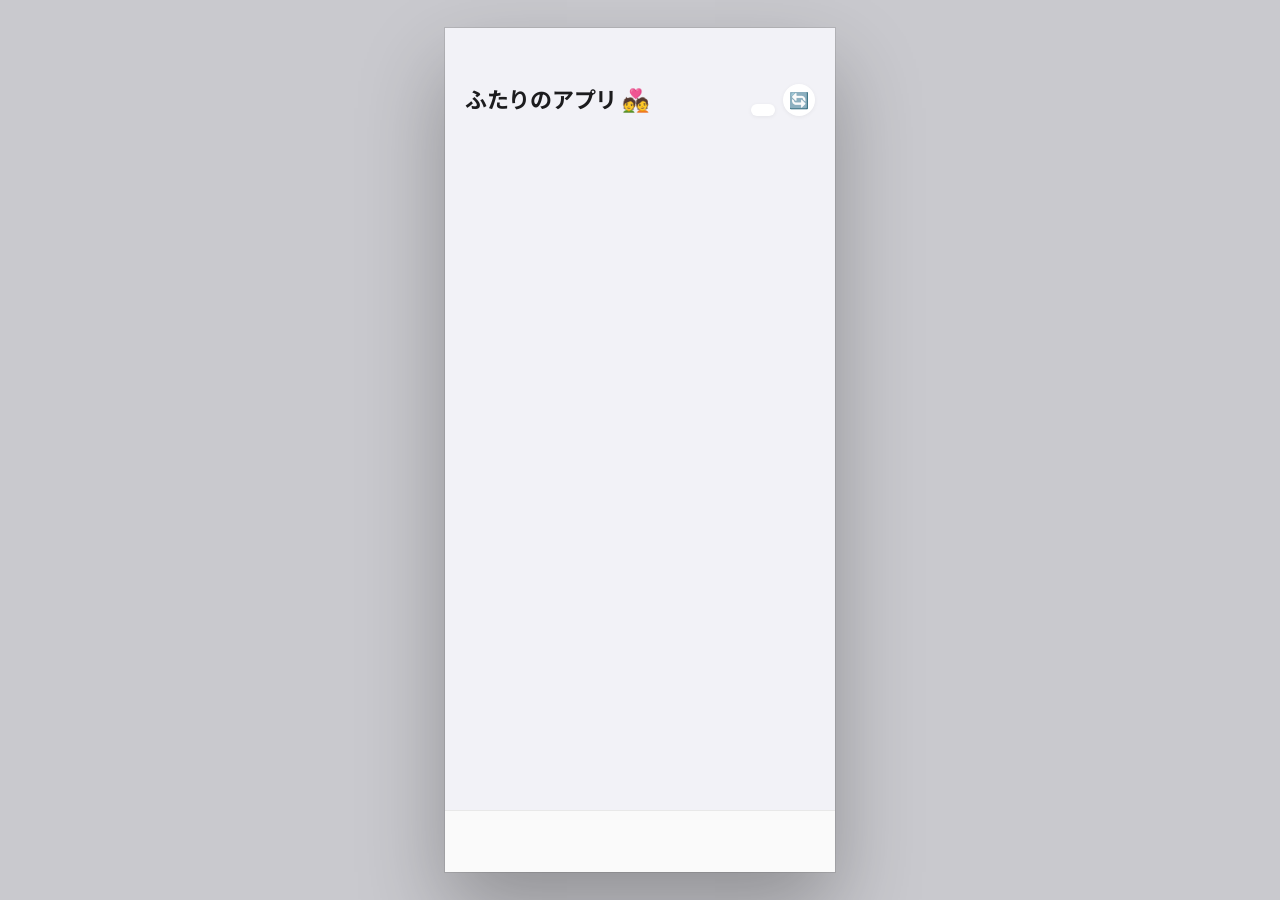
==== index.html @ d9a96d95 "GoogleForm" ====
<!DOCTYPE html>
<html lang="ja">
<head>
<meta charset="UTF-8"/>
<meta name="viewport" content="width=device-width,initial-scale=1.0,maximum-scale=1.0"/>
<title>ホーム</title>
<link href="https://fonts.googleapis.com/css2?family=Noto+Sans+JP:wght@300;400;500;600;700&display=swap" rel="stylesheet"/>
<style>
*,*::before,*::after{box-sizing:border-box;margin:0;padding:0}
:root{--bg:#f2f2f7;--card:#fff;--text:#1c1c1e;--sub:#6b7280;--muted:#aeaeb2;--border:rgba(0,0,0,0.07);--accent:#7c7aff;--green:#34c759;--red:#ff3b30;--orange:#ff9500;--pink:#ff2d55;--blue:#007aff;--r:14px;--nav:62px}
html,body{height:100%;background:#c9c9ce;display:flex;justify-content:center;align-items:center;font-family:'Noto Sans JP',sans-serif;-webkit-font-smoothing:antialiased;overscroll-behavior:none}
.phone{width:min(390px,100vw);height:min(844px,100dvh);background:var(--bg);border-radius:clamp(0px,calc((100vw - 390px)*-99),48px);overflow:hidden;position:relative;display:flex;flex-direction:column;box-shadow:0 40px 80px rgba(0,0,0,.28),0 0 0 1px rgba(0,0,0,.09)}
.hdr{padding:max(52px,env(safe-area-inset-top,52px)) 20px 12px;background:var(--bg);flex-shrink:0;display:flex;align-items:flex-end;justify-content:space-between}
.hdr-greeting{font-size:13px;color:var(--sub);font-weight:400;margin-bottom:2px}
.hdr-title{font-size:22px;font-weight:700;color:var(--text);letter-spacing:-.3px}
.hdr-date{font-size:12px;color:var(--muted);margin-top:2px}
.hdr-right{display:flex;align-items:flex-end;gap:8px}
.user-chip{display:flex;align-items:center;gap:6px;background:var(--card);border-radius:20px;padding:6px 12px 6px 6px;cursor:pointer;box-shadow:0 1px 4px rgba(0,0,0,.06);transition:background .15s}
.user-chip:active{background:#e5e5ea}
.user-chip-icon{font-size:20px}
.user-chip-name{font-size:12px;font-weight:600;color:var(--text)}
.refresh-btn{width:32px;height:32px;border-radius:50%;border:none;cursor:pointer;background:var(--card);display:flex;align-items:center;justify-content:center;font-size:16px;color:var(--sub);box-shadow:0 1px 4px rgba(0,0,0,.06);transition:transform .3s,background .15s;flex-shrink:0}
.refresh-btn:active{background:#e5e5ea}
.refresh-btn.spin{animation:spin .5s ease}
@keyframes spin{from{transform:rotate(0deg)}to{transform:rotate(360deg)}}
.scroll{flex:1;overflow-y:auto;padding:10px 14px 20px;-webkit-overflow-scrolling:touch;overscroll-behavior:contain}
.scroll::-webkit-scrollbar{display:none}
.sec-lbl{font-size:12px;font-weight:700;color:var(--sub);letter-spacing:.07em;text-transform:uppercase;padding:16px 2px 8px}
.hero-card{border-radius:20px;padding:22px 20px;margin-bottom:10px;background:linear-gradient(135deg,var(--accent) 0%,#a78bfa 100%);color:#fff;position:relative;overflow:hidden}
.hero-card::after{content:'';position:absolute;right:-20px;top:-20px;width:120px;height:120px;border-radius:50%;background:rgba(255,255,255,.08)}
.hero-tag{font-size:11px;font-weight:700;opacity:.8;letter-spacing:.06em;margin-bottom:8px}
.hero-amount{font-size:36px;font-weight:700;line-height:1;margin-bottom:6px;letter-spacing:-.5px}
.hero-desc{font-size:13px;opacity:.88;line-height:1.5}
.hero-sub-row{display:flex;gap:8px;margin-top:14px}
.hero-sub-item{flex:1;background:rgba(255,255,255,.15);border-radius:10px;padding:10px 12px}
.hero-sub-label{font-size:10px;opacity:.75;font-weight:600;letter-spacing:.04em;margin-bottom:3px}
.hero-sub-val{font-size:16px;font-weight:700}
.grid2{display:grid;grid-template-columns:1fr 1fr;gap:8px;margin-bottom:8px}
.stat-card{background:var(--card);border-radius:var(--r);padding:16px 14px}
.stat-icon{font-size:22px;margin-bottom:8px;display:block}
.stat-label{font-size:11px;font-weight:700;color:var(--sub);letter-spacing:.04em;margin-bottom:4px}
.stat-value{font-size:22px;font-weight:700;color:var(--text);line-height:1}
.stat-sub{font-size:11px;color:var(--muted);margin-top:3px}
.stat-bar-wrap{margin-top:8px;height:4px;background:#f0f0f5;border-radius:2px;overflow:hidden}
.stat-bar-fill{height:100%;border-radius:2px;transition:width .4s ease}
.notice-card{background:var(--card);border-radius:var(--r);padding:14px 16px;margin-bottom:6px;display:flex;align-items:flex-start;gap:12px;cursor:pointer;transition:background .12s;-webkit-tap-highlight-color:transparent}
.notice-card:active{background:#f5f5fa}
.notice-dot{width:8px;height:8px;border-radius:50%;flex-shrink:0;margin-top:5px}
.nd-red{background:var(--red)}.nd-orange{background:var(--orange)}.nd-blue{background:var(--blue)}.nd-green{background:var(--green)}.nd-purple{background:var(--accent)}
.notice-body{flex:1;min-width:0}
.notice-title{font-size:14px;font-weight:500;color:var(--text);line-height:1.5}
.notice-sub{font-size:12px;color:var(--sub);margin-top:2px}
.event-card{background:var(--card);border-radius:var(--r);padding:14px 16px;margin-bottom:6px;display:flex;align-items:center;gap:12px}
.event-days{width:44px;height:44px;border-radius:12px;background:var(--accent);color:#fff;display:flex;flex-direction:column;align-items:center;justify-content:center;flex-shrink:0}
.event-days-num{font-size:18px;font-weight:700;line-height:1}
.event-days-lbl{font-size:9px;font-weight:600;opacity:.85}
.event-days.expired{background:#e5e5ea;color:var(--muted)}
.event-days.today{background:var(--pink)}
.event-body{flex:1;min-width:0}
.event-title{font-size:14px;font-weight:500;color:var(--text);white-space:nowrap;overflow:hidden;text-overflow:ellipsis}
.event-period{font-size:12px;color:var(--sub);margin-top:2px}
.empty-small{padding:20px;text-align:center;font-size:13px;color:var(--muted);background:var(--card);border-radius:var(--r)}
.nav{height:calc(var(--nav) + env(safe-area-inset-bottom,0px));padding-bottom:env(safe-area-inset-bottom,0px);background:rgba(250,250,250,.96);border-top:.5px solid var(--border);display:flex;align-items:flex-start;flex-shrink:0;backdrop-filter:blur(20px);z-index:30}
.nav-item{flex:1;display:flex;flex-direction:column;align-items:center;justify-content:center;gap:3px;cursor:pointer;padding:10px 0 6px;border:none;background:none;-webkit-tap-highlight-color:transparent;transition:transform .1s}
.nav-item:active{transform:scale(.88)}
.nav-icon{font-size:20px;line-height:1}
.nav-lbl{font-size:10px;font-weight:500;color:var(--muted)}
.nav-item.active .nav-lbl{color:var(--accent);font-weight:700}
@keyframes fadeInUp{from{opacity:0;transform:translateY(10px)}to{opacity:1;transform:translateY(0)}}
.section-anim{animation:fadeInUp .25s ease both}
.section-anim:nth-child(2){animation-delay:.05s}
.section-anim:nth-child(3){animation-delay:.1s}
.section-anim:nth-child(4){animation-delay:.15s}
</style>
</head>
<body>
<div class="phone">
  <div class="hdr">
    <div>
      <div class="hdr-greeting" id="greeting"></div>
      <div class="hdr-title">ふたりのアプリ 💑</div>
      <div class="hdr-date" id="todayDate"></div>
    </div>
    <div class="hdr-right">
      <div class="user-chip" id="userChip" onclick="location.href='mypage.html'">
        <span class="user-chip-icon" id="userIcon"></span>
        <span class="user-chip-name" id="userName"></span>
      </div>
      <button class="refresh-btn" id="refreshBtn" onclick="doRefresh()">🔄</button>
    </div>
  </div>
  <div class="scroll" id="scroll"></div>
  <nav class="nav" id="nav"></nav>
</div>
<script src="auth.js"></script>
<script>
function yen(n){return'¥'+Number(n).toLocaleString()}
function todayStr(){return new Date().toISOString().slice(0,10)}
function loadPayments(){try{const d=JSON.parse(localStorage.getItem('pay_v1'));return Array.isArray(d)?d:[]}catch{return[]}}
function loadWants(){try{const d=JSON.parse(localStorage.getItem('wants_v1'));return Array.isArray(d)?d:[]}catch{return[]}}
function loadStamp(){
  const u=currentUser();
  const key='stamp_v1_'+u.id;
  try{const d=JSON.parse(localStorage.getItem(key));return(d&&Array.isArray(d.cards))?d:{cards:[{cells:Array(30).fill(false),stampDates:Array(30).fill(null),completed:false,goal:'毎日の目標',startDate:new Date().toISOString()}]}}catch{return{cards:[{cells:Array(30).fill(false),stampDates:Array(30).fill(null),completed:false,goal:'毎日の目標',startDate:new Date().toISOString()}]}}
}

function init(){
  if(!requireLogin())return;
  const u=currentUser();
  applyTheme(u.theme);
  document.getElementById('userIcon').textContent=u.icon;
  document.getElementById('userName').textContent=u.name;
  document.getElementById('nav').innerHTML=navHTML('home');
  renderHeader();render();
  setInterval(()=>{renderHeader();render()},60000);
}

function renderHeader(){
  const h=new Date().getHours();
  const u=currentUser();
  document.getElementById('greeting').textContent=(h<5?'おやすみなさい 🌙':h<12?'おはようございます ☀️':h<17?'こんにちは 🌤':'こんばんは 🌙')+' '+u.name+'さん';
  const d=new Date(),w=['日','月','火','水','木','金','土'];
  document.getElementById('todayDate').textContent=`${d.getFullYear()}年${d.getMonth()+1}月${d.getDate()}日（${w[d.getDay()]}）`;
}

function doRefresh(){
  const btn=document.getElementById('refreshBtn');
  btn.classList.add('spin');setTimeout(()=>btn.classList.remove('spin'),500);
  renderHeader();render();
}

function render(){
  const pays=loadPayments(),wants=loadWants(),stamp=loadStamp();
  const u=currentUser(),p=getAccount(partnerId());
  const myId=u.id,pId=p.id;
  const unMe=pays.filter(x=>x.who===myId&&x.status==='unpaid').reduce((s,x)=>s+x.amount,0);
  const unPt=pays.filter(x=>x.who===pId&&x.status==='unpaid').reduce((s,x)=>s+x.amount,0);
  const diff=unPt-unMe,diffAbs=Math.abs(diff);
  const diffDesc=diff>0?`${p.name}が ${yen(diffAbs)} 多く払うべき状態`:diff<0?`${u.name}が ${yen(diffAbs)} 多く払うべき状態`:'お互いの支払いは釣り合っています ✨';
  const wTotal=wants.length,wDone=wants.filter(w=>w.status==='done').length,wPending=wants.filter(w=>w.status==='pending').length,wPct=wTotal?Math.round(wDone/wTotal*100):0;
  const lc=stamp.cards[stamp.cards.length-1];
  const sStamped=lc?lc.cells.filter(Boolean).length:0;
  const sTodayDone=lc?lc.stampDates.some(d=>d&&d.startsWith(todayStr())):false;
  const sComp=lc?.completed||false,sPct=Math.round(sStamped/30*100);
  const notices=buildNotices(pays,wants,lc,sTodayDone,sComp,u,p);
  const today=new Date();today.setHours(0,0,0,0);
  const upcoming=wants.filter(w=>w.status==='pending'&&w.period).map(w=>{const e=parseEnd(w.period);return e?{...w,e,days:Math.ceil((e-today)/86400000)}:null}).filter(Boolean).sort((a,b)=>a.days-b.days).slice(0,4);

  document.getElementById('scroll').innerHTML=`
    <div class="hero-card section-anim">
      <div class="hero-tag">💰 支払い差額サマリー</div>
      <div class="hero-amount">${yen(diffAbs)}</div>
      <div class="hero-desc">${diffDesc}</div>
      <div class="hero-sub-row">
        <div class="hero-sub-item"><div class="hero-sub-label">${u.icon} ${u.name}の未払い</div><div class="hero-sub-val">${yen(unMe)}</div></div>
        <div class="hero-sub-item"><div class="hero-sub-label">${p.icon} ${p.name}の未払い</div><div class="hero-sub-val">${yen(unPt)}</div></div>
      </div>
    </div>
    <div class="grid2 section-anim">
      <div class="stat-card"><span class="stat-icon">📋</span><div class="stat-label">やりたいこと</div><div class="stat-value">${wPending}<span style="font-size:13px;font-weight:400;color:var(--sub)"> 件</span></div><div class="stat-sub">実行済み ${wDone} / 全 ${wTotal} 件</div><div class="stat-bar-wrap"><div class="stat-bar-fill" style="width:${wPct}%;background:linear-gradient(90deg,var(--green),#86efac)"></div></div></div>
      <div class="stat-card"><span class="stat-icon">🔖</span><div class="stat-label">スタンプカード</div><div class="stat-value">${sStamped}<span style="font-size:13px;font-weight:400;color:var(--sub)"> / 30</span></div><div class="stat-sub">${sComp?'✨ コンプリート済み':sTodayDone?'✅ 今日は押した':'⏳ 今日未スタンプ'}</div><div class="stat-bar-wrap"><div class="stat-bar-fill" style="width:${sPct}%;background:linear-gradient(90deg,var(--pink),#fb923c)"></div></div></div>
    </div>
    ${notices.length?`<div class="sec-lbl section-anim">🔔 お知らせ (${notices.length})</div><div class="section-anim">${notices.map(n=>`<div class="notice-card" onclick="goTo('${n.screen||'home'}')"><div class="notice-dot ${n.dot}"></div><div class="notice-body"><div class="notice-title">${n.title}</div>${n.sub?`<div class="notice-sub">${n.sub}</div>`:''}</div></div>`).join('')}</div>`:''}
    <div class="sec-lbl section-anim">📅 期限が近いやりたいこと</div>
    <div class="section-anim">${upcoming.length?upcoming.map(w=>{let c='event-days';if(w.days<0)c+=' expired';else if(w.days===0)c+=' today';return`<div class="event-card"><div class="${c}"><div class="event-days-num">${w.days<=0?'—':w.days}</div><div class="event-days-lbl">${w.days>0?'日後':w.days===0?'今日':'終了'}</div></div><div class="event-body"><div class="event-title">${w.title}</div><div class="event-period">${w.period}</div></div></div>`}).join(''):'<div class="empty-small">期限付きの予定はありません</div>'}</div>
    <div style="height:6px"></div>`;
}

function buildNotices(pays,wants,lc,sTodayDone,sComp,u,p){
  const notices=[],today=new Date();today.setHours(0,0,0,0);
  const unMe=pays.filter(x=>x.who===u.id&&x.status==='unpaid').reduce((s,x)=>s+x.amount,0);
  const unPt=pays.filter(x=>x.who===p.id&&x.status==='unpaid').reduce((s,x)=>s+x.amount,0);
  if(unMe>0)notices.push({dot:'nd-red',title:`${u.name}の未払いが ${yen(unMe)} あります`,sub:'支払い管理から確認できます',screen:'pay'});
  if(unPt>0)notices.push({dot:'nd-orange',title:`${p.name}の未払いが ${yen(unPt)} あります`,sub:'支払い管理から確認できます',screen:'pay'});
  if(!sComp&&!sTodayDone&&lc){const r=30-lc.cells.filter(Boolean).length;notices.push({dot:'nd-purple',title:'今日のスタンプがまだ押せます',sub:`残り ${r} マス`,screen:'stamp'})}
  wants.filter(w=>w.status==='pending'&&w.period).forEach(w=>{const e=parseEnd(w.period);if(!e)return;const days=Math.ceil((e-today)/86400000);if(days>=0&&days<=3)notices.push({dot:days===0?'nd-red':'nd-blue',title:`「${w.title}」の期限まであと ${days===0?'今日！':days+'日'}`,sub:w.period,screen:'wants'})});
  return notices;
}
function parseEnd(period){if(!period)return null;const m=period.match(/(\d{4}\/\d{1,2}\/\d{1,2})/g);if(!m||m.length<2)return null;const d=new Date(m[1].replace(/\//g,'-'));return isNaN(d)?null:d}
function goTo(s){const m={pay:'01_payment.html',wants:'02_wants.html',stamp:'03_stamp.html',bingo:'04_bingo.html',mypage:'mypage.html'};if(m[s])location.href=m[s]}

init();
</script>
</body>
</html>
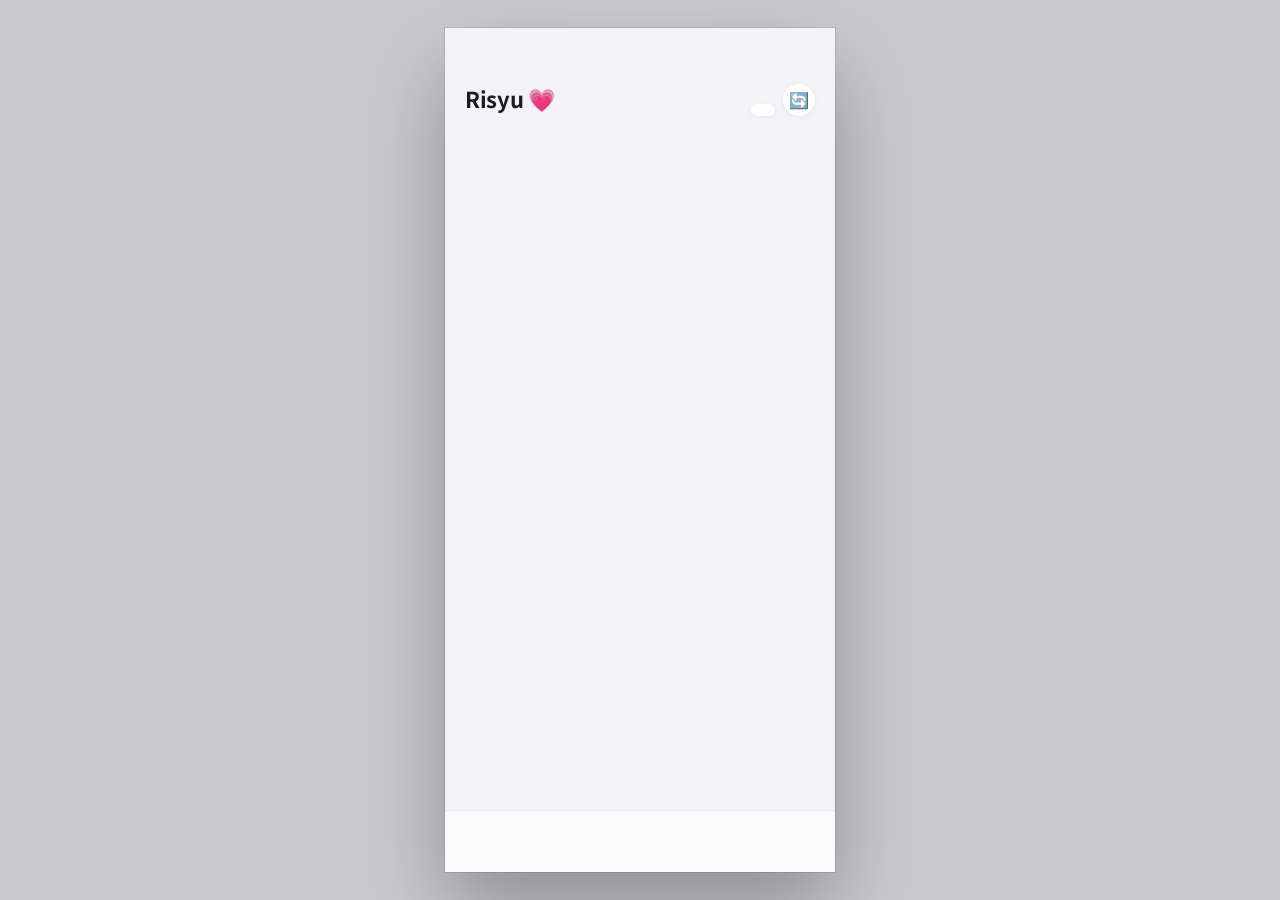
==== commit 2597a673: "名前変更" ====
--- a/index.html
+++ b/index.html
@@ -5,6 +5,7 @@
 <meta name="viewport" content="width=device-width,initial-scale=1.0,maximum-scale=1.0"/>
 <title>ホーム</title>
 <link href="https://fonts.googleapis.com/css2?family=Noto+Sans+JP:wght@300;400;500;600;700&display=swap" rel="stylesheet"/>
+<link rel="icon" href="photo/favicon.png">
 <style>
 *,*::before,*::after{box-sizing:border-box;margin:0;padding:0}
 :root{--bg:#f2f2f7;--card:#fff;--text:#1c1c1e;--sub:#6b7280;--muted:#aeaeb2;--border:rgba(0,0,0,0.07);--accent:#7c7aff;--green:#34c759;--red:#ff3b30;--orange:#ff9500;--pink:#ff2d55;--blue:#007aff;--r:14px;--nav:62px}
@@ -78,7 +79,7 @@
   <div class="hdr">
     <div>
       <div class="hdr-greeting" id="greeting"></div>
-      <div class="hdr-title">ふたりのアプリ 💑</div>
+      <div class="hdr-title">Risyu 💗</div>
       <div class="hdr-date" id="todayDate"></div>
     </div>
     <div class="hdr-right">
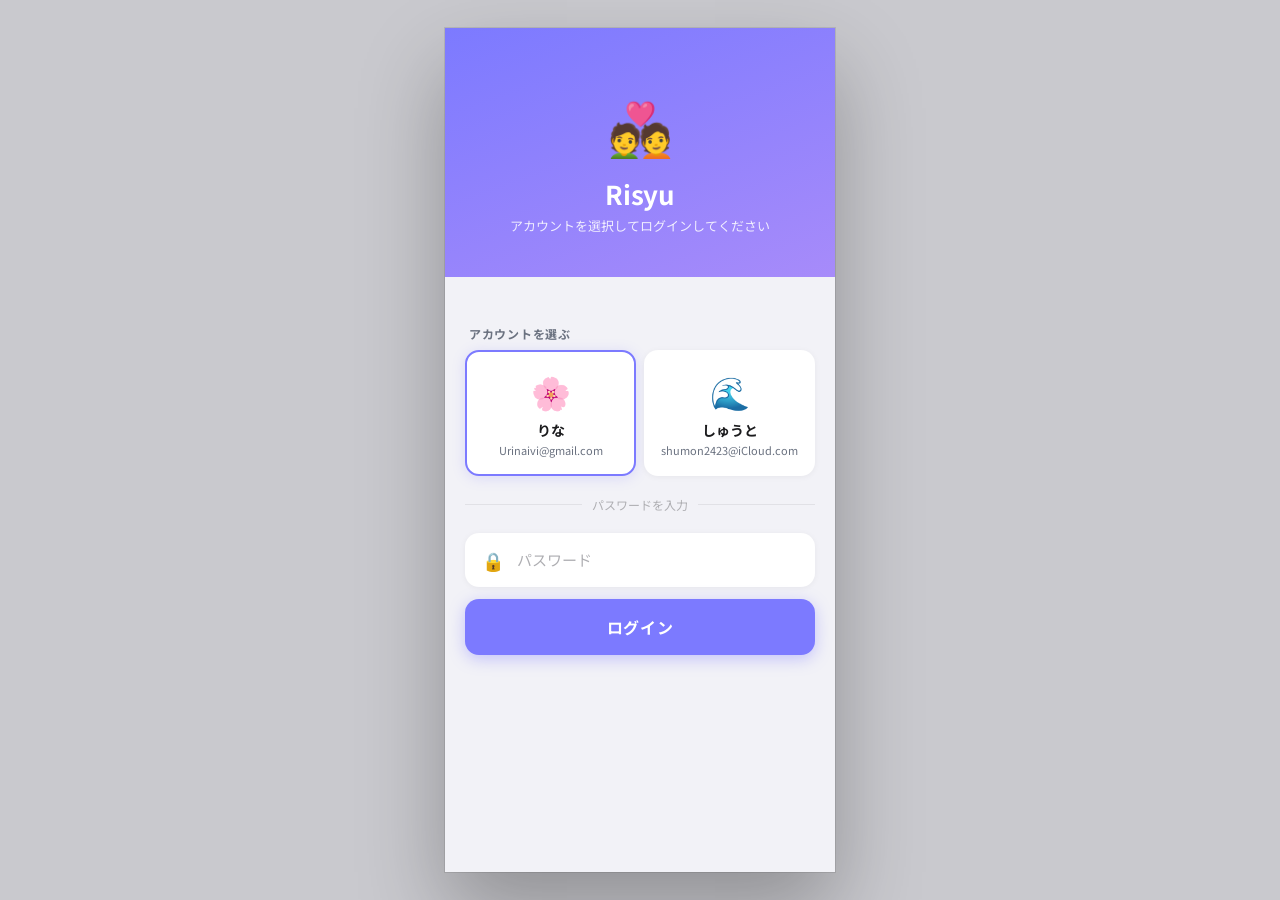
==== commit 8b31dd88: "色変更" ====
--- a/index.html
+++ b/index.html
@@ -5,7 +5,6 @@
 <meta name="viewport" content="width=device-width,initial-scale=1.0,maximum-scale=1.0"/>
 <title>ホーム</title>
 <link href="https://fonts.googleapis.com/css2?family=Noto+Sans+JP:wght@300;400;500;600;700&display=swap" rel="stylesheet"/>
-<link rel="icon" href="photo/favicon.png">
 <style>
 *,*::before,*::after{box-sizing:border-box;margin:0;padding:0}
 :root{--bg:#f2f2f7;--card:#fff;--text:#1c1c1e;--sub:#6b7280;--muted:#aeaeb2;--border:rgba(0,0,0,0.07);--accent:#7c7aff;--green:#34c759;--red:#ff3b30;--orange:#ff9500;--pink:#ff2d55;--blue:#007aff;--r:14px;--nav:62px}
@@ -27,7 +26,7 @@
 .scroll{flex:1;overflow-y:auto;padding:10px 14px 20px;-webkit-overflow-scrolling:touch;overscroll-behavior:contain}
 .scroll::-webkit-scrollbar{display:none}
 .sec-lbl{font-size:12px;font-weight:700;color:var(--sub);letter-spacing:.07em;text-transform:uppercase;padding:16px 2px 8px}
-.hero-card{border-radius:20px;padding:22px 20px;margin-bottom:10px;background:linear-gradient(135deg,var(--accent) 0%,#a78bfa 100%);color:#fff;position:relative;overflow:hidden}
+.hero-card{border-radius:20px;padding:22px 20px;margin-bottom:10px;background:linear-gradient(135deg,var(--accent) 0%,#ffe0f8 100%);color:#fff;position:relative;overflow:hidden}
 .hero-card::after{content:'';position:absolute;right:-20px;top:-20px;width:120px;height:120px;border-radius:50%;background:rgba(255,255,255,.08)}
 .hero-tag{font-size:11px;font-weight:700;opacity:.8;letter-spacing:.06em;margin-bottom:8px}
 .hero-amount{font-size:36px;font-weight:700;line-height:1;margin-bottom:6px;letter-spacing:-.5px}
@@ -80,6 +79,7 @@
     <div>
       <div class="hdr-greeting" id="greeting"></div>
       <div class="hdr-title">Risyu 💗</div>
+      <small>varsion.0.2</small>
       <div class="hdr-date" id="todayDate"></div>
     </div>
     <div class="hdr-right">
